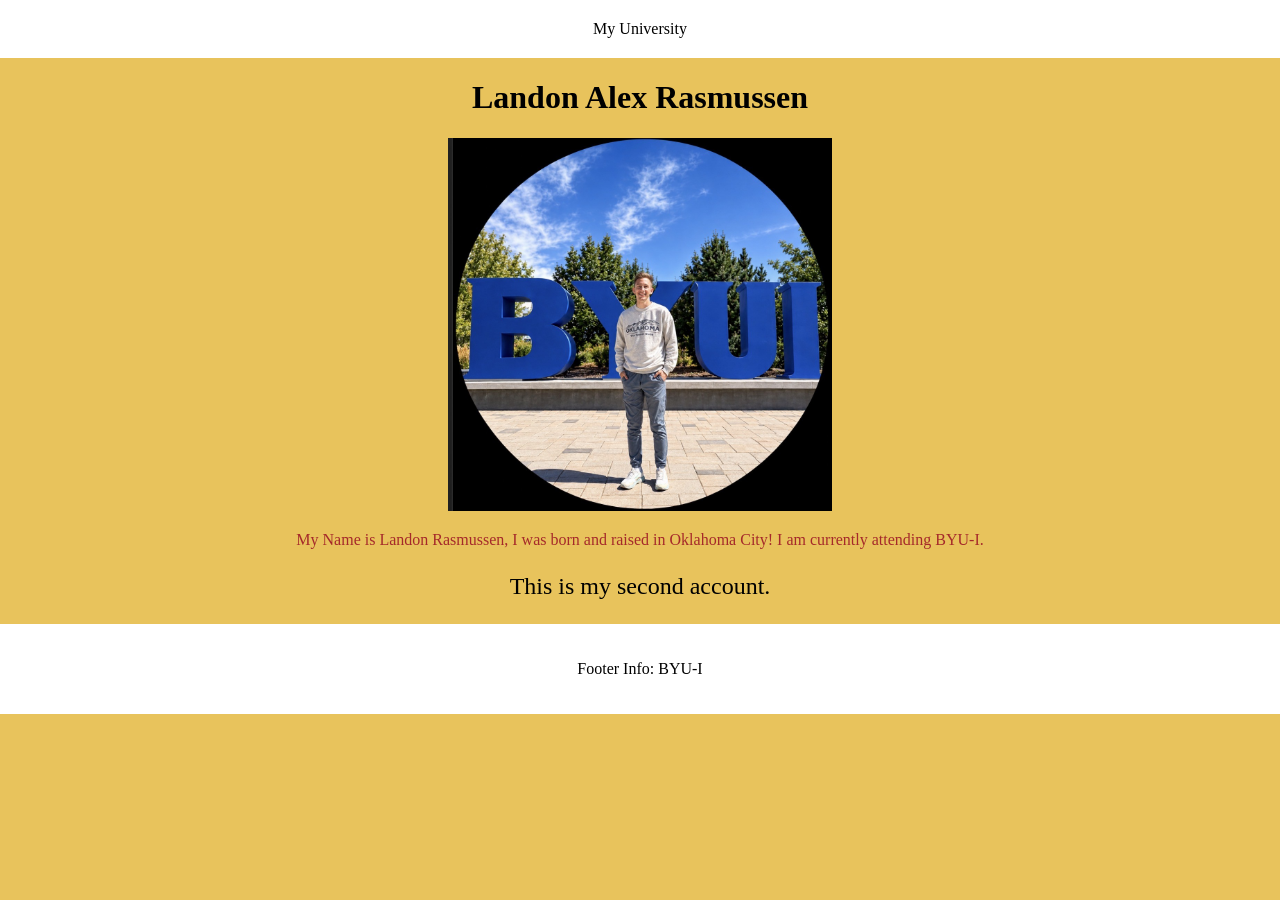
==== index.html @ 822b0561 "first commit" ====
<!DOCTYPE html>
<html lang="en">
    <head>
        <meta charset="UTF-8">
        <meta name="viewport" content="width=device-width, initial-scale=1.0">
        <title>Portal Page</title>
        <link href="styles/styles.css" rel="stylesheet">
    </head>
    <body>
        <header>  
            <nav>
                 <a href="http://www.byui.edu" target="_blank">My University</a>
            </nav>

        </header>
        <main>
        
            <h1>Landon Alex Rasmussen</h1>
            <img src="images/BYU.jpg" alt="Landon Rasmussen at BYU-I">
            <p class="Jojo">My Name is Landon Rasmussen, I was born and raised in Oklahoma City! I am currently attending BYU-I.</p>
            <p id="Doom"> This is my second account.</p>

        </main>
        <footer>
            <p>Footer Info: BYU-I</p>
        </footer>
    </body>
</html>
---- styles/styles.css ----
img {
    width: 30%;
}
body {
    background-color: rgb(232, 195, 92);
    text-align: center;
    margin: 0;
}
header,footer{
    background-color: white;
    padding: 20px;
}   
nav a {
    text-decoration: none;
    color: black;
}
nav a:hover{
    text-decoration: underline;
    color: blueviolet;
}
#Doom{
    font-size: 1.5em;
}
.Jojo{
    color: brown;
}
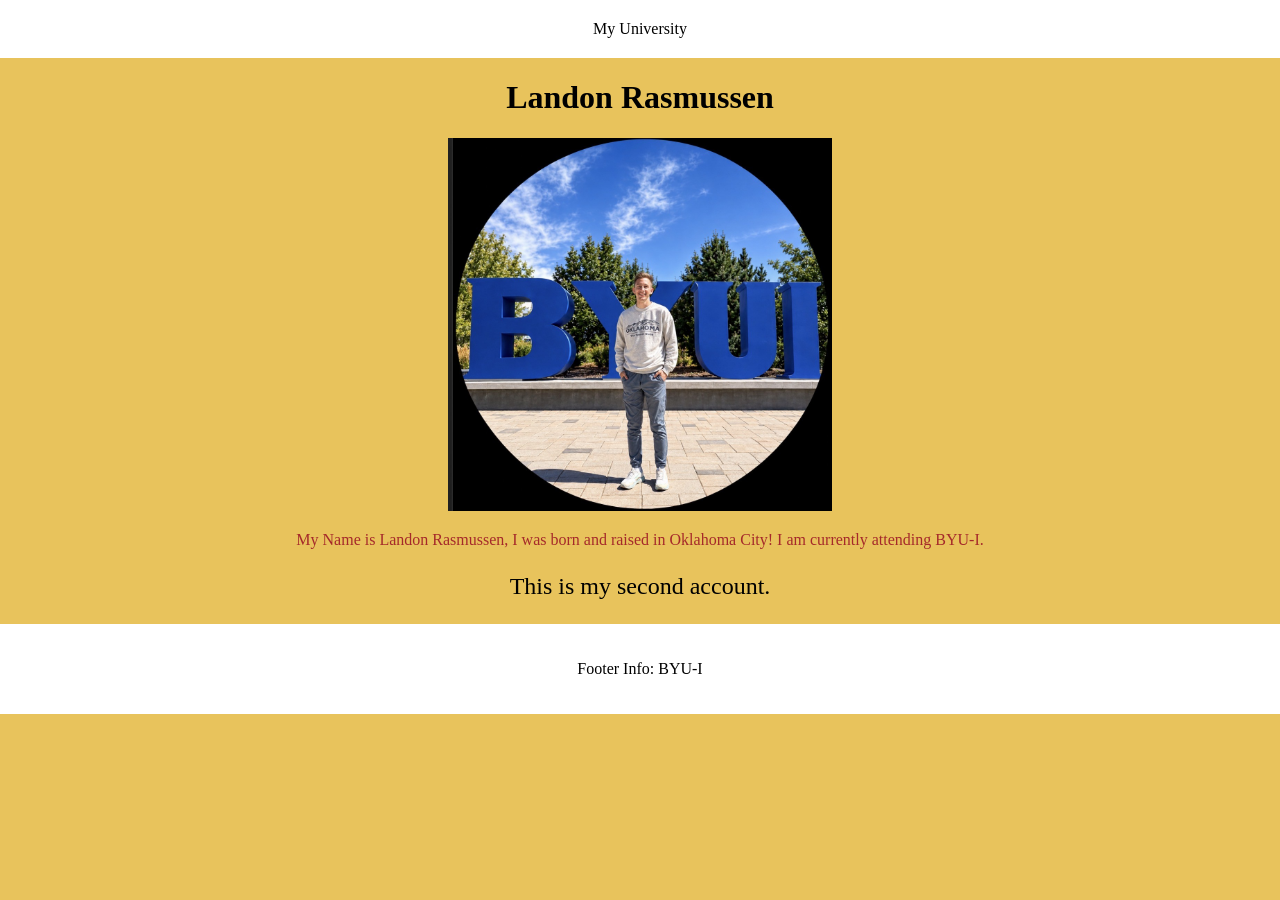
==== commit 8c6e940b: "This was a Test." ====
--- a/index.html
+++ b/index.html
@@ -15,7 +15,7 @@
         </header>
         <main>
         
-            <h1>Landon Alex Rasmussen</h1>
+            <h1>Landon Rasmussen</h1>
             <img src="images/BYU.jpg" alt="Landon Rasmussen at BYU-I">
             <p class="Jojo">My Name is Landon Rasmussen, I was born and raised in Oklahoma City! I am currently attending BYU-I.</p>
             <p id="Doom"> This is my second account.</p>
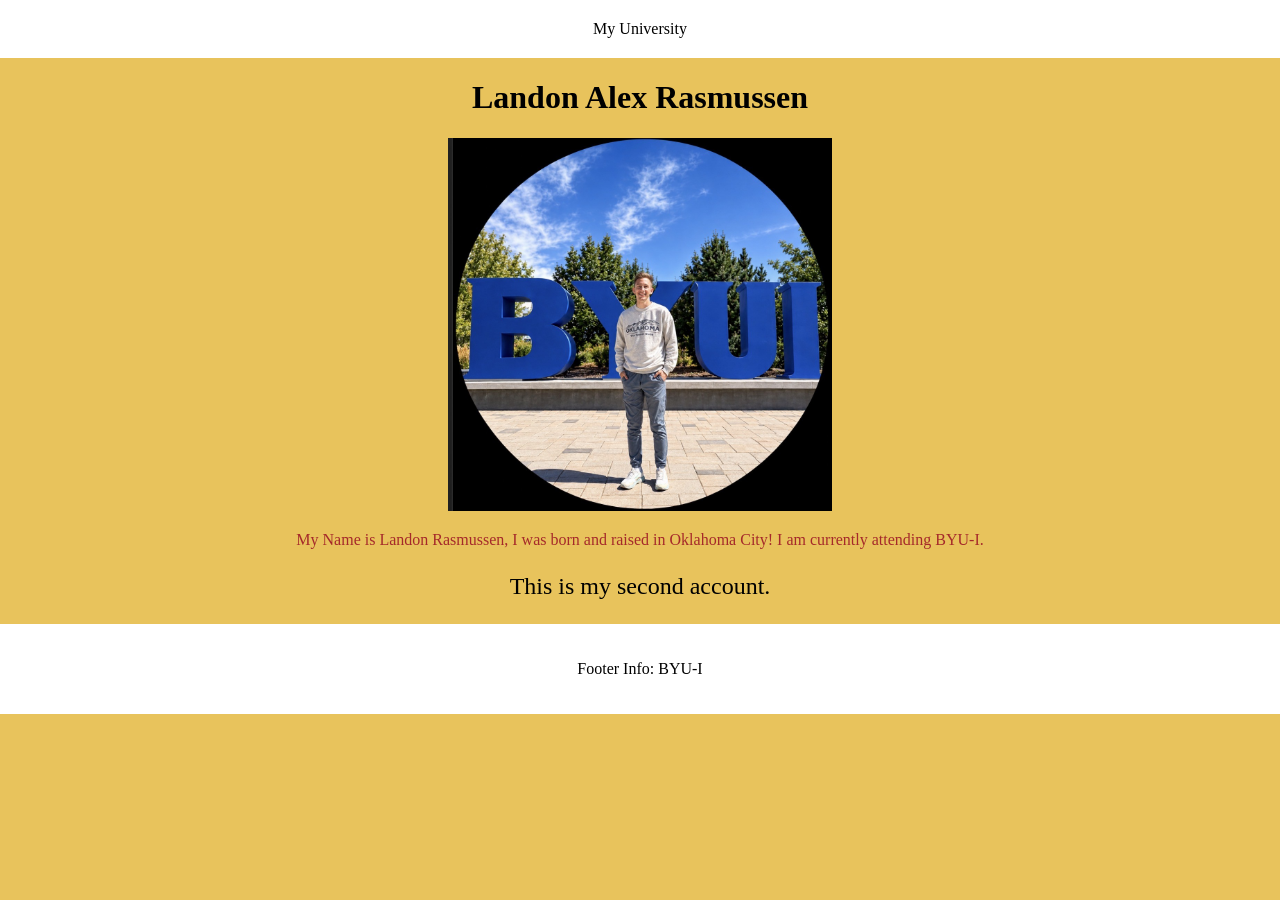
==== commit fd2967aa: "Added my middle name." ====
--- a/index.html
+++ b/index.html
@@ -15,7 +15,7 @@
         </header>
         <main>
         
-            <h1>Landon Rasmussen</h1>
+            <h1>Landon Alex Rasmussen</h1>
             <img src="images/BYU.jpg" alt="Landon Rasmussen at BYU-I">
             <p class="Jojo">My Name is Landon Rasmussen, I was born and raised in Oklahoma City! I am currently attending BYU-I.</p>
             <p id="Doom"> This is my second account.</p>
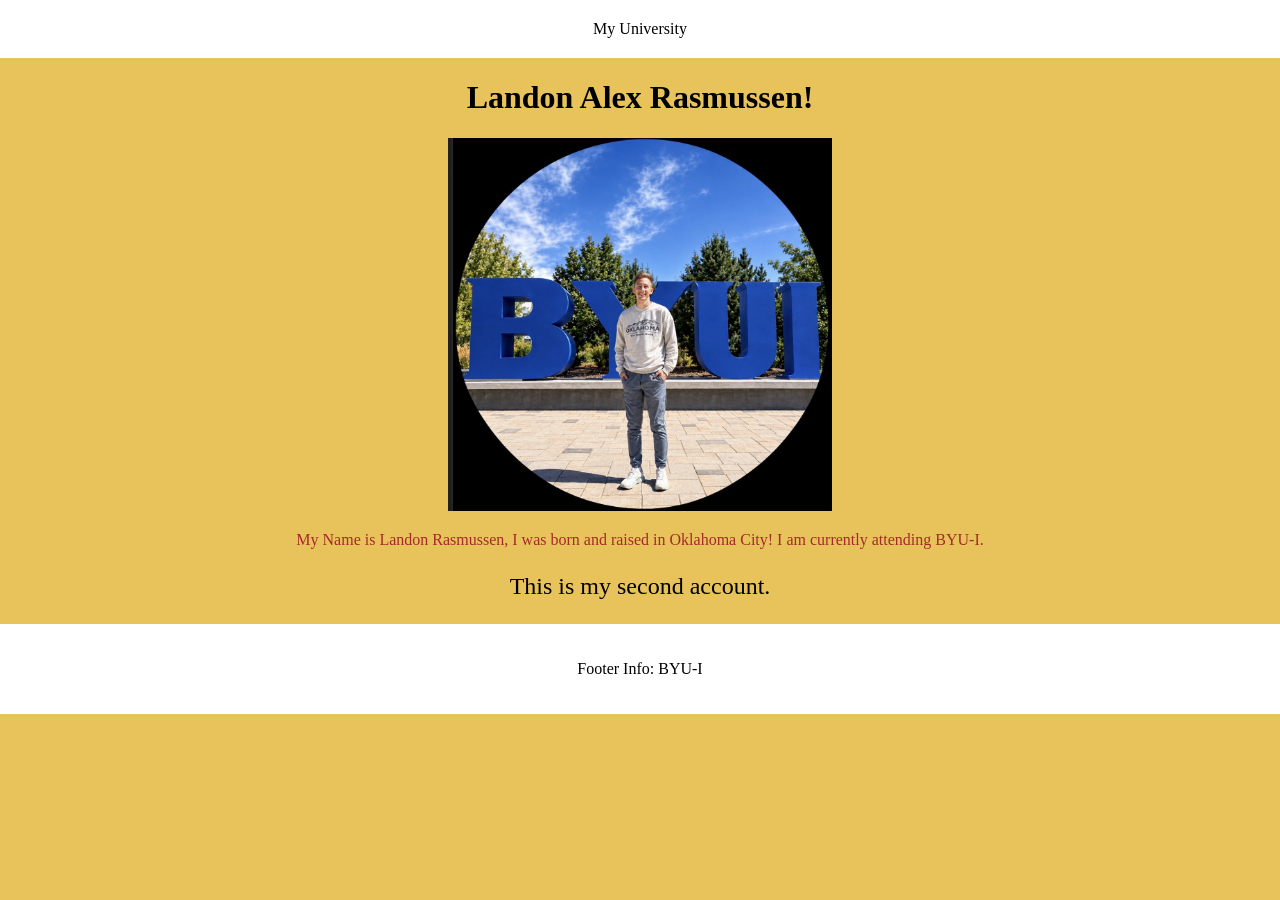
==== commit f5f9f7ff: "Publish Website" ====
--- a/index.html
+++ b/index.html
@@ -15,7 +15,7 @@
         </header>
         <main>
         
-            <h1>Landon Alex Rasmussen</h1>
+            <h1>Landon Alex Rasmussen!</h1>
             <img src="images/BYU.jpg" alt="Landon Rasmussen at BYU-I">
             <p class="Jojo">My Name is Landon Rasmussen, I was born and raised in Oklahoma City! I am currently attending BYU-I.</p>
             <p id="Doom"> This is my second account.</p>
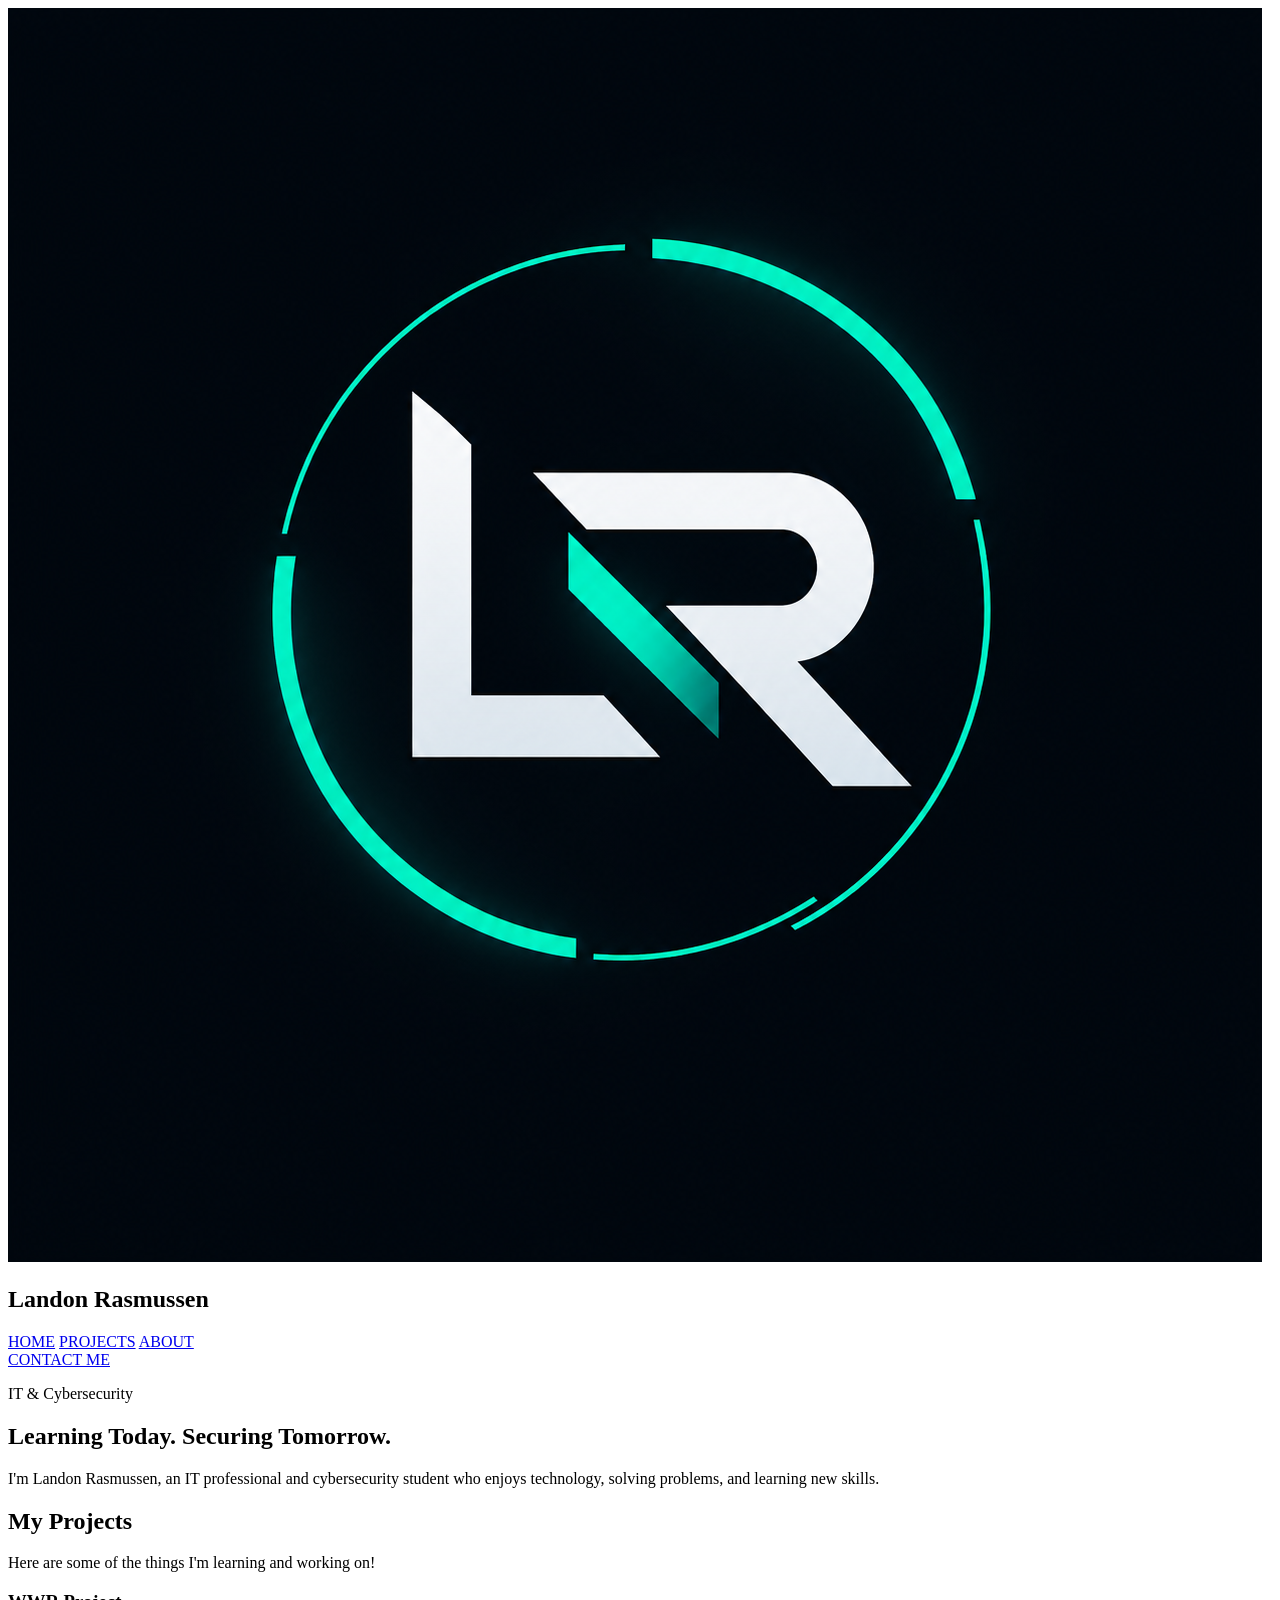
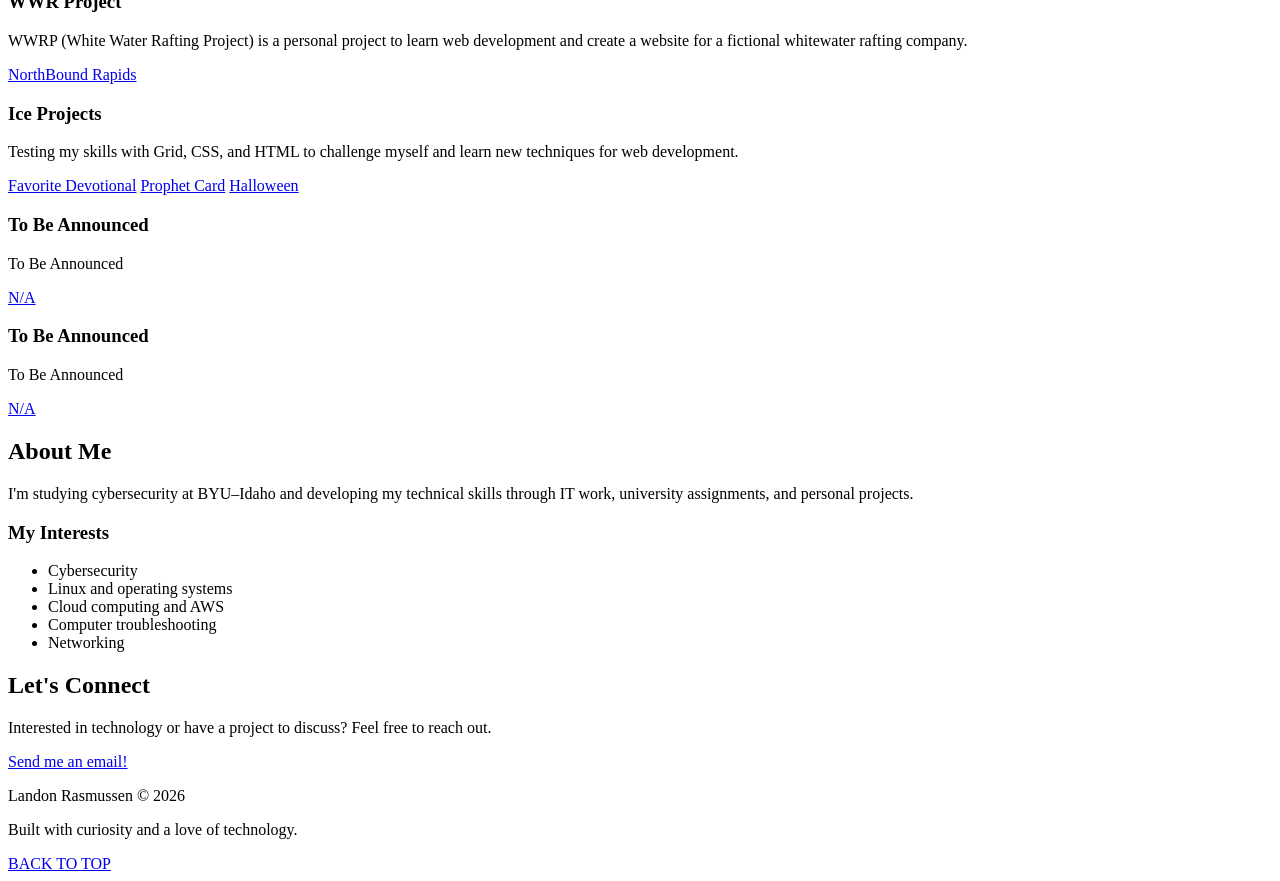
==== commit c503b01a: "Portal Page" ====
--- a/index.html
+++ b/index.html
@@ -1,28 +1,149 @@
 <!DOCTYPE html>
 <html lang="en">
-    <head>
-        <meta charset="UTF-8">
-        <meta name="viewport" content="width=device-width, initial-scale=1.0">
-        <title>Portal Page</title>
-        <link href="styles/styles.css" rel="stylesheet">
-    </head>
-    <body>
-        <header>  
-            <nav>
-                 <a href="http://www.byui.edu" target="_blank">My University</a>
-            </nav>
+<head>
+    <meta charset="UTF-8">
+    <meta name="viewport" content="width=device-width, initial-scale=1.0">
+    <title>Landon Rasmussen | Cybersecurity | Portal Page</title>
+    <link rel="stylesheet" href="style.css">
+</head>
 
-        </header>
-        <main>
-        
-            <h1>Landon Alex Rasmussen!</h1>
-            <img src="images/BYU.jpg" alt="Landon Rasmussen at BYU-I">
-            <p class="Jojo">My Name is Landon Rasmussen, I was born and raised in Oklahoma City! I am currently attending BYU-I.</p>
-            <p id="Doom"> This is my second account.</p>
+<body>
 
-        </main>
-        <footer>
-            <p>Footer Info: BYU-I</p>
-        </footer>
-    </body>
+    <header>
+        <img src="images/Neon Teal LR Monogram Emblem.png" alt="Profile Picture" class="profile-image">
+        <h2>Landon Rasmussen</h2>
+
+        <nav>
+            <a href="#home">HOME</a>
+            <a href="#projects">PROJECTS</a>
+            <a href="#about">ABOUT</a>
+        </nav>
+
+        <a href="#contact">CONTACT ME</a>
+    </header>
+
+    <main>
+
+        <!-- Home Section -->
+        <section id="home">
+
+            <p>IT &amp; Cybersecurity</p>
+
+            <h1>
+                Learning Today.
+                Securing Tomorrow.
+            </h1>
+
+            <p>
+                I'm Landon Rasmussen, an IT professional and
+                cybersecurity student who enjoys technology,
+                solving problems, and learning new skills.
+            </p>
+        </section>
+
+        <!-- Projects Section -->
+        <section id="projects">
+
+            <h2>My Projects</h2>
+
+            <p>
+                Here are some of the things I'm learning
+                and working on! 
+            </p>
+
+            <div class="project-container">
+
+                <article class="project-card">
+                    <h3>WWR Project</h3>
+                    <p>
+                        WWRP (White Water Rafting Project) is a personal project to learn web development and create a website for a fictional whitewater rafting company.
+                    </p>
+                    <a href="https://landonrasmussen.github.io/wdd130/wwr/index.html" target="_blank">NorthBound Rapids</a>
+                </article>
+
+                <article class="project-card">
+                    <h3>Ice Projects</h3>
+                    <p>
+                        Testing my skills with Grid, CSS, and HTML to challenge myself and learn new techniques for web development.
+                    </p>
+                    <a href="https://landonrasmussen.github.io/wdd130/ice/favorite_devo/favdevo.html" target="_blank">Favorite Devotional</a>
+                    <a href="https://landonrasmussen.github.io/wdd130/ice/prophet_cards/index.html" target="_blank">Prophet Card</a>
+                    <a href="https://landonrasmussen.github.io/wdd130/ice/halloween/index.html" target="_blank">Halloween</a>
+                </article>
+
+                <article class="project-card">
+                    <h3>To Be Announced</h3>
+                    <p>
+                        To Be Announced
+                    </p>
+                    <a href="#contact">N/A</a>
+                </article>
+
+                <article class="project-card">
+                    <h3>To Be Announced</h3>
+                    <p>
+                        To Be Announced
+                    </p>
+                    <a href="#contact">N/A</a>
+                </article>
+
+            </div>
+
+        </section>
+
+        <!-- About Section -->
+        <section id="about">
+
+            <h2>About Me</h2>
+
+            <p>
+                I'm studying cybersecurity at BYU–Idaho and
+                developing my technical skills through IT work,
+                university assignments, and personal projects.
+            </p>
+
+            <h3>My Interests</h3>
+
+            <ul>
+                <li>Cybersecurity</li>
+                <li>Linux and operating systems</li>
+                <li>Cloud computing and AWS</li>
+                <li>Computer troubleshooting</li>
+                <li>Networking</li>
+            </ul>
+
+        </section>
+
+        <!-- Contact Section -->
+        <section id="contact">
+
+            <h2>Let's Connect</h2>
+
+            <p>
+                Interested in technology or have a project
+                to discuss? Feel free to reach out.
+            </p>
+
+            <a href="mailto:Doom1166@hotmail.com">
+                Send me an email!
+            </a>
+
+        </section>
+
+    </main>
+
+    <!-- Footer -->
+    <footer>
+
+        <p>Landon Rasmussen &copy; 2026</p>
+
+        <p>
+            Built with curiosity and a love of technology.
+        </p>
+
+        <a href="#home">BACK TO TOP</a>
+
+    </footer>
+
+</body>
 </html>
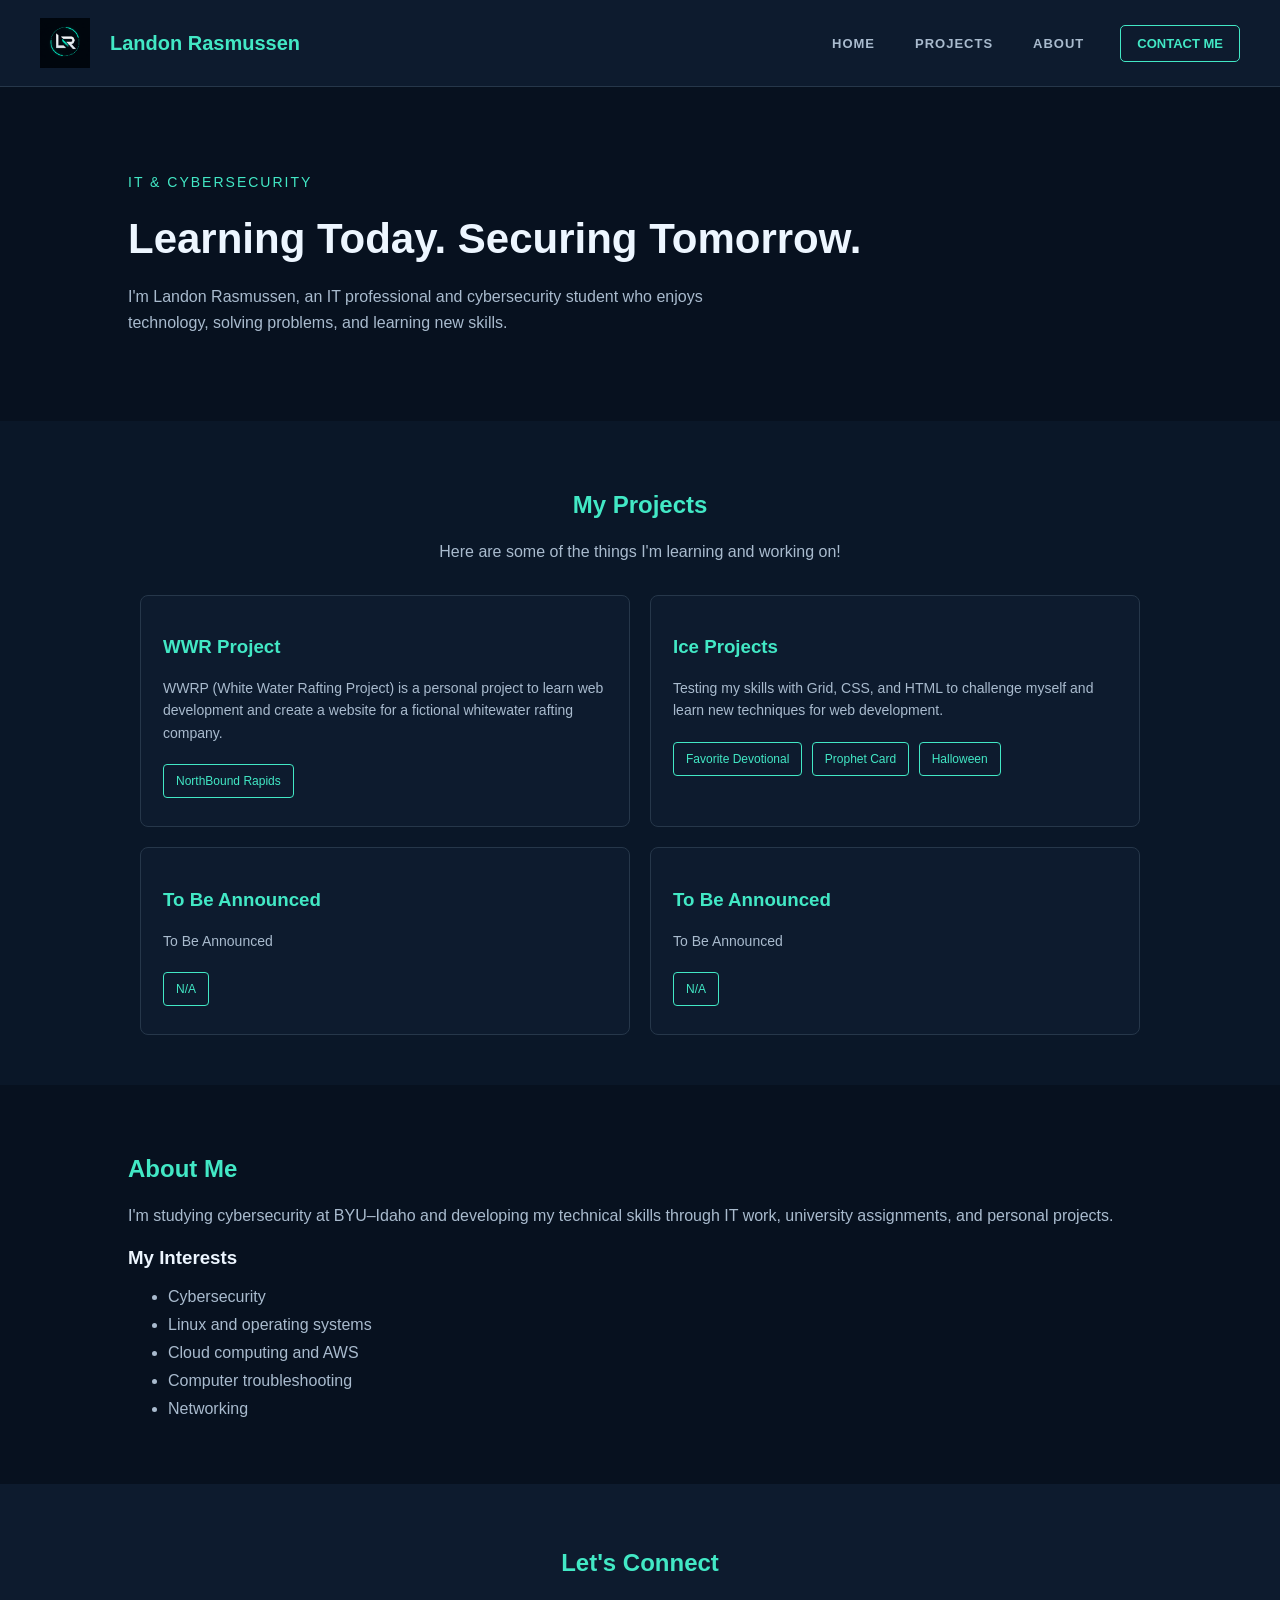
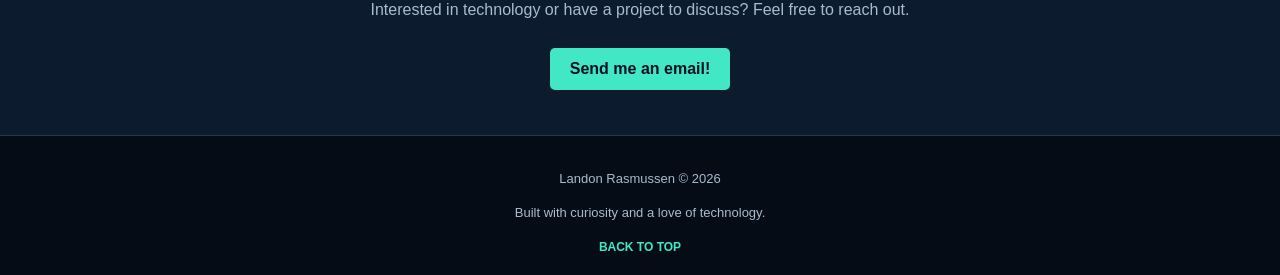
==== commit 751950d4: "." ====
--- a/index.html
+++ b/index.html
@@ -45,7 +45,7 @@
         <section id="projects">
 
             <h2>My Projects</h2>
-
+            
             <p>
                 Here are some of the things I'm learning
                 and working on! 
--- a/style.css
+++ b/style.css
@@ -0,0 +1,263 @@
+/* General Styles */
+body {
+    margin: 0;
+    font-family: Arial, sans-serif;
+    background-color: #07111f;
+    color: #edf6ff;
+}
+
+p {
+    color: #a9bbce;
+    line-height: 1.6;
+}
+
+h2 {
+    color: #42e8c5;
+}
+
+a {
+    color: #42e8c5;
+    text-decoration: none;
+}
+
+a:hover {
+    color: white;
+}
+
+
+/* Header */
+header {
+    display: flex;
+    align-items: center;
+    justify-content: space-between;
+    gap: 20px;
+    padding: 15px 40px;
+    background-color: #0d1b2e;
+    border-bottom: 1px solid #26374a;
+}
+
+.profile-image {
+    width: 50px;
+    height: 50px;
+    object-fit: contain;
+}
+
+header h2 {
+    font-size: 20px;
+    white-space: nowrap;
+    margin-right: auto;
+}
+
+/* Navigation */
+nav {
+    display: flex;
+    align-items: center;
+    gap: 8px;
+}
+
+nav a {
+    color: #a9bbce;
+    text-decoration: none;
+    padding: 10px 16px;
+    font-size: 13px;
+    font-weight: bold;
+    letter-spacing: 1px;
+    border-radius: 5px;
+    transition: 0.3s;
+}
+
+nav a:hover {
+    color: #42e8c5;
+    background-color: #172a3f;
+}
+
+/* Contact Button */
+header > a {
+    color: #42e8c5;
+    text-decoration: none;
+    padding: 10px 16px;
+    border: 1px solid #42e8c5;
+    border-radius: 5px;
+    font-size: 13px;
+    font-weight: bold;
+    white-space: nowrap;
+    transition: 0.3s;
+}
+
+header > a:hover {
+    background-color: #42e8c5;
+    color: #07111f;
+}
+
+
+/* Home Section */
+#home {
+    padding: 70px 10%;
+    background-color: #07111f;
+}
+
+#home > p:first-child {
+    color: #42e8c5;
+    text-transform: uppercase;
+    letter-spacing: 2px;
+    font-size: 14px;
+}
+
+#home h1 {
+    font-size: 42px;
+    line-height: 1.2;
+    margin: 20px 0;
+}
+
+#home > p:last-child {
+    max-width: 600px;
+    font-size: 16px;
+}
+
+
+/* Projects Section */
+#projects {
+    padding: 50px 7%;
+    background-color: #0a1728;
+    text-align: center;
+}
+
+.project-container {
+    display: grid;
+    grid-template-columns: repeat(2, 1fr);
+    gap: 20px;
+    max-width: 1000px;
+    margin: 30px auto 0;
+}
+
+.project-card {
+    padding: 22px;
+    background-color: #0d1b2e;
+    border: 1px solid #26374a;
+    border-radius: 8px;
+    text-align: left;
+    transition: 0.3s;
+}
+
+.project-card:hover {
+    border-color: #42e8c5;
+    transform: translateY(-3px);
+}
+
+.project-card h3 {
+    color: #42e8c5;
+}
+
+.project-card p {
+    font-size: 14px;
+}
+
+.project-card a {
+    display: inline-block;
+    margin: 6px 5px 6px 0;
+    padding: 9px 12px;
+    border: 1px solid #42e8c5;
+    border-radius: 4px;
+    font-size: 12px;
+    transition: 0.3s;
+}
+
+.project-card a:hover {
+    background-color: #42e8c5;
+    color: #07111f;
+}
+
+
+/* About Section */
+#about {
+    padding: 50px 10%;
+}
+
+#about li {
+    margin-bottom: 10px;
+    color: #a9bbce;
+}
+
+
+/* Contact Section */
+#contact {
+    padding: 45px 20px;
+    background-color: #0d1b2e;
+    text-align: center;
+}
+
+#contact a {
+    display: inline-block;
+    margin-top: 10px;
+    padding: 12px 20px;
+    background-color: #42e8c5;
+    color: #07111f;
+    border-radius: 5px;
+    font-weight: bold;
+    transition: 0.3s;
+}
+
+#contact a:hover {
+    background-color: white;
+}
+
+
+/* Footer */
+footer {
+    padding: 20px;
+    background-color: #050c16;
+    border-top: 1px solid #26374a;
+    text-align: center;
+}
+
+footer p {
+    font-size: 13px;
+}
+
+footer a {
+    font-size: 12px;
+    font-weight: bold;
+}
+
+
+/* Mobile Layout */
+@media (max-width: 850px) {
+    header {
+        flex-wrap: wrap;
+        justify-content: center;
+        padding: 20px;
+        gap: 12px;
+    }
+
+    header h2 {
+        margin-right: 0;
+    }
+
+    nav {
+        width: 100%;
+        flex-wrap: wrap;
+        justify-content: center;
+        gap: 2px;
+    }
+
+    nav a {
+        padding: 10px 12px;
+        font-size: 12px;
+    }
+
+    #home {
+        padding: 45px 7%;
+    }
+
+    #home h1 {
+        font-size: 34px;
+    }
+
+    .project-container {
+        grid-template-columns: 1fr;
+    }
+
+    #about {
+        padding: 35px 7%;
+    }
+}
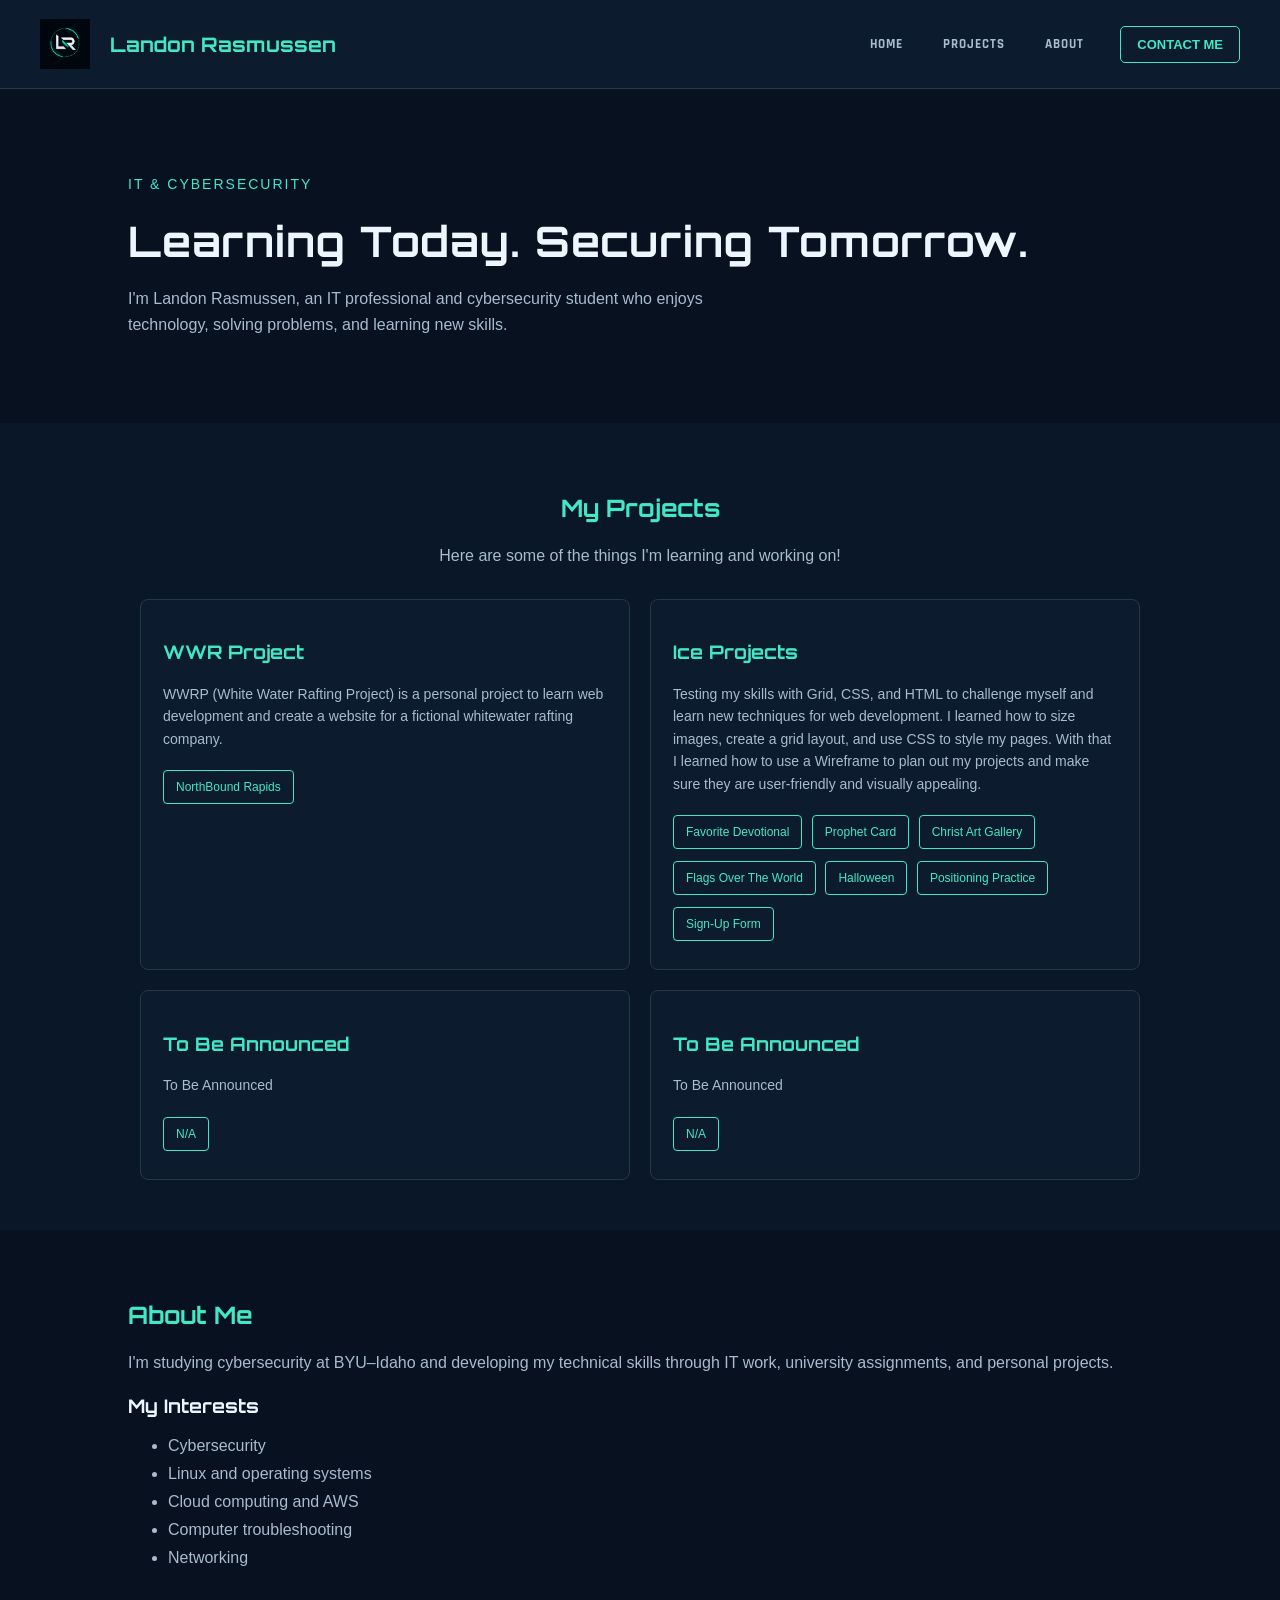
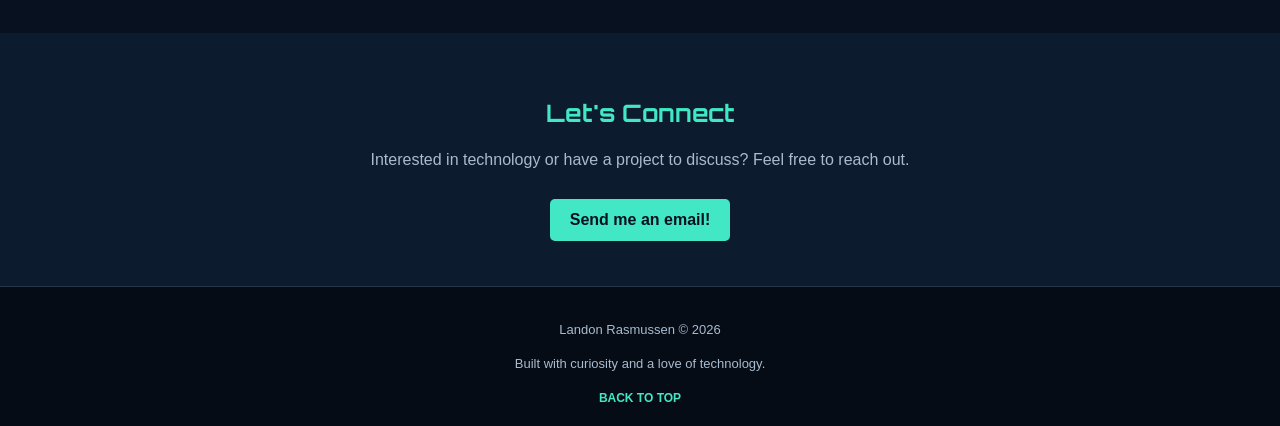
==== commit eed4bfb3: "Finished!" ====
--- a/index.html
+++ b/index.html
@@ -64,11 +64,14 @@
                 <article class="project-card">
                     <h3>Ice Projects</h3>
                     <p>
-                        Testing my skills with Grid, CSS, and HTML to challenge myself and learn new techniques for web development.
+                        Testing my skills with Grid, CSS, and HTML to challenge myself and learn new techniques for web development. I learned how to size images, create a grid layout, and use CSS to style my pages. With that I learned how to use a Wireframe to plan out my projects and make sure they are user-friendly and visually appealing.
                     </p>
                     <a href="https://landonrasmussen.github.io/wdd130/ice/favorite_devo/favdevo.html" target="_blank">Favorite Devotional</a>
                     <a href="https://landonrasmussen.github.io/wdd130/ice/prophet_cards/index.html" target="_blank">Prophet Card</a>
+                    <a href="https://landonrasmussen.github.io/wdd130/ice/gallery/gallery.html" target="_blank">Christ Art Gallery</a>                    <a href="https://landonrasmussen.github.io/wdd130/ice/grid_flags/flags.html" target="_blank">Flags Over The World</a>
                     <a href="https://landonrasmussen.github.io/wdd130/ice/halloween/index.html" target="_blank">Halloween</a>
+                    <a href="https://landonrasmussen.github.io/wdd130/ice/positioning/positioning.html" target="_blank">Positioning Practice</a>
+                    <a href="https://landonrasmussen.github.io/wdd130/ice/signup/signup.html" target="_blank">Sign-Up Form</a>
                 </article>
 
                 <article class="project-card">
--- a/style.css
+++ b/style.css
@@ -1,3 +1,37 @@
+/* Cybersecurity fonts */
+@import url('https://fonts.googleapis.com/css2?family=Orbitron:wght@400;500;600;700;800&family=Rajdhani:wght@400;500;600;700&display=swap');
+
+/* Main website font */
+body {
+    font-family: 'Rajdhani', sans-serif;
+}
+
+/* Cyber-style headings */
+h1, h2, h3 {
+    font-family: 'Orbitron', sans-serif;
+}
+
+/* Navigation */
+nav a {
+    font-family: 'Rajdhani', sans-serif;
+    font-weight: 700;
+    letter-spacing: 2px;
+}
+
+/* Main home heading */
+#home h1 {
+    font-family: 'Orbitron', sans-serif;
+    font-weight: 700;
+    letter-spacing: 1px;
+}
+
+/* Logo/name in header */
+header h2 {
+    font-family: 'Orbitron', sans-serif;
+    font-size: 18px;
+}
+
+
 /* General Styles */
 body {
     margin: 0;
